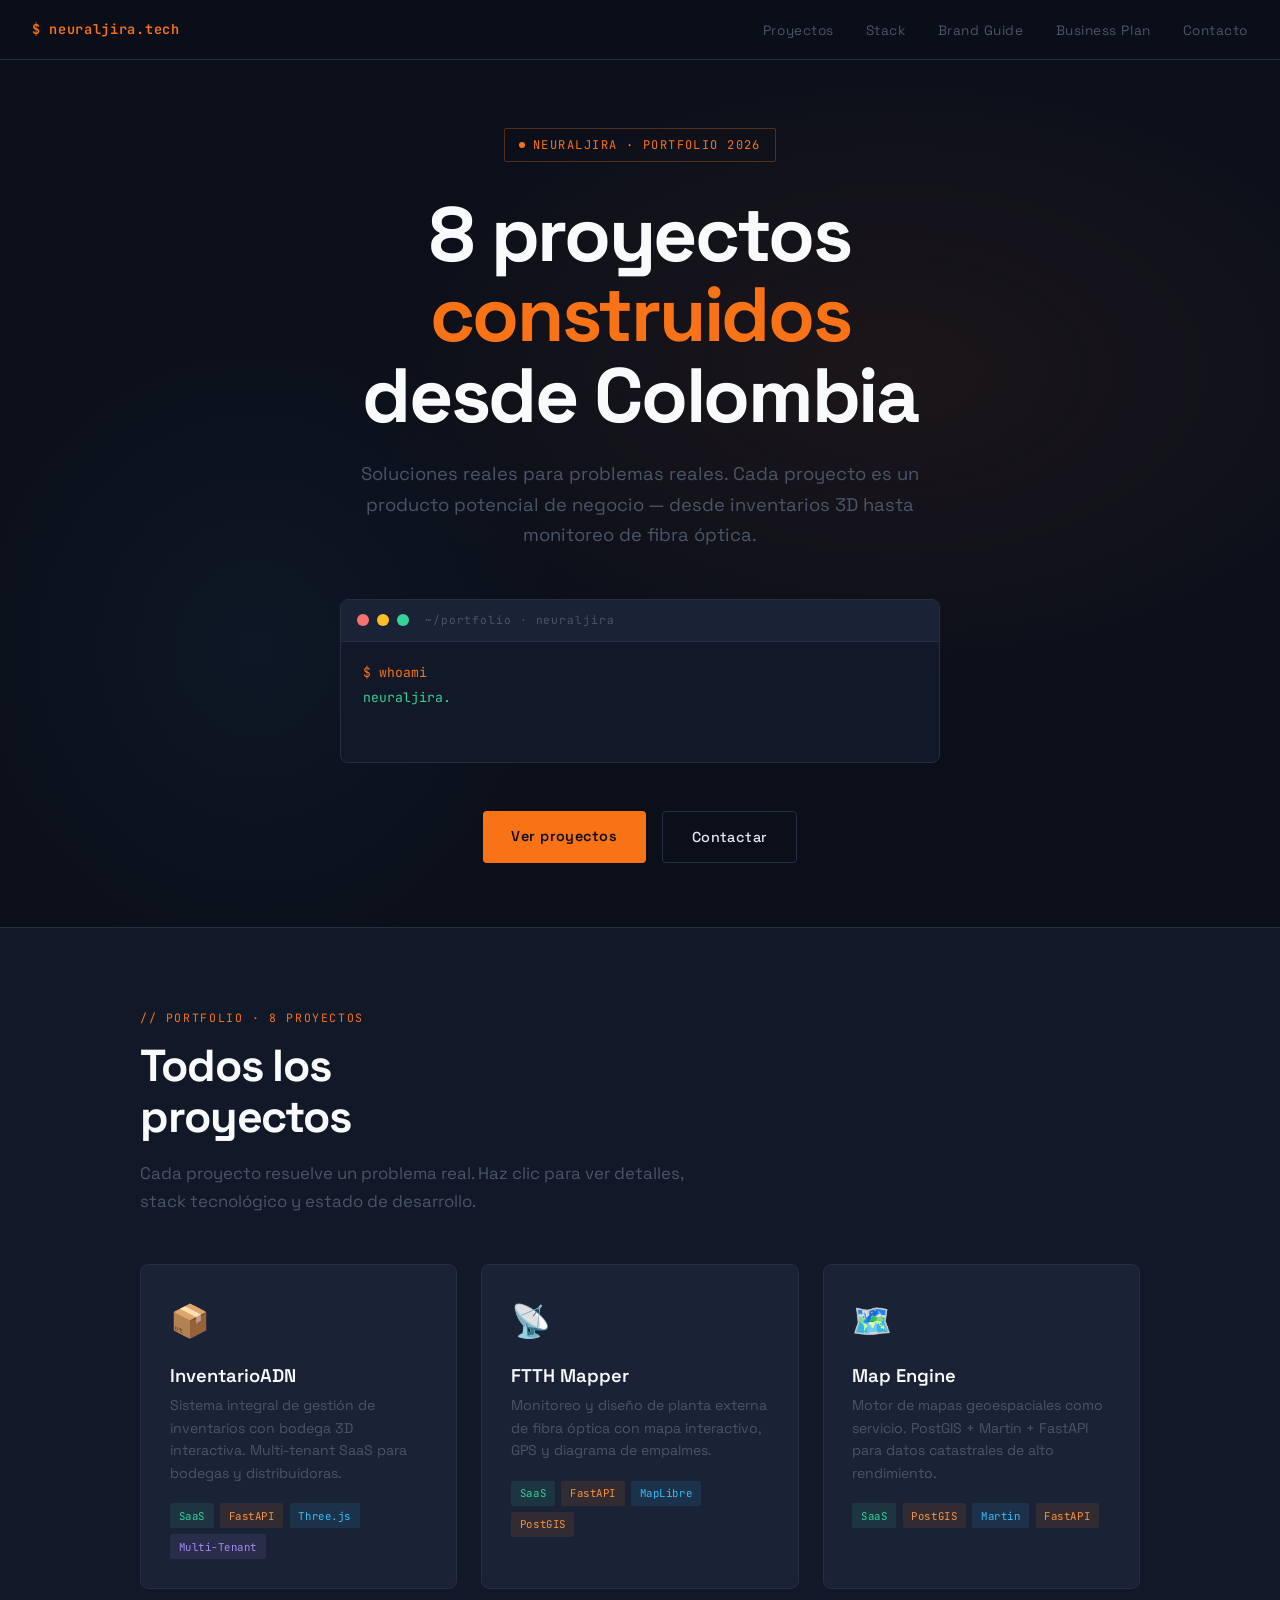
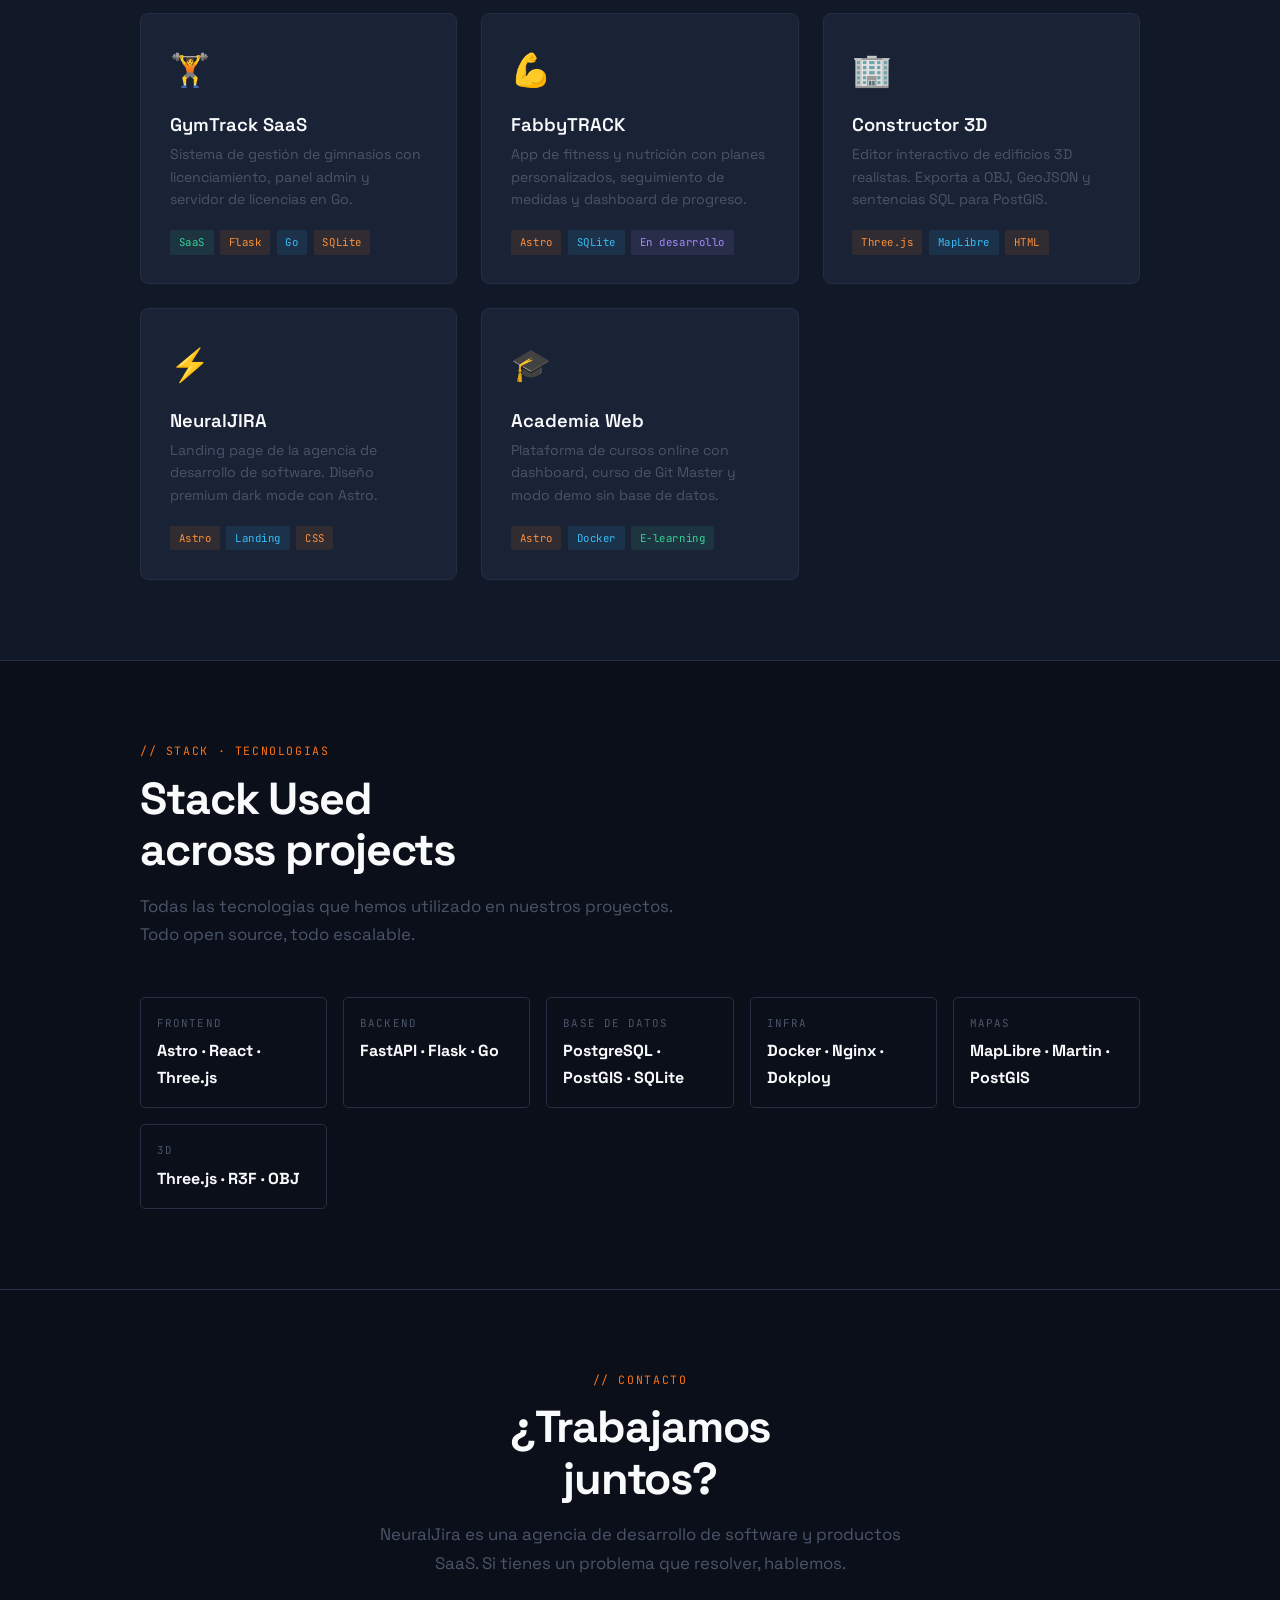
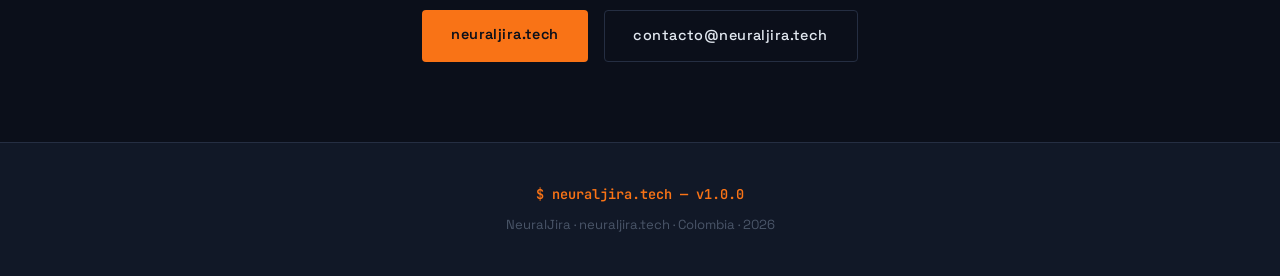
==== index.html @ 142f3886 "feat: add initial portfolio website with multiple project pages and server setup - Created main inde" ====
<!DOCTYPE html>
<html lang="es">
<head>
<meta charset="UTF-8">
<meta name="viewport" content="width=device-width, initial-scale=1.0">
<title>NeuralJira — Portfolio de Proyectos</title>
<meta name="description" content="8 proyectos construidos por NeuralJira. Soluciones reales: inventarios 3D, monitoreo FTTH, mapas geoespaciales, gestión de gimnasios y más.">
<meta name="author" content="NeuralJira">
<link rel="preconnect" href="https://fonts.googleapis.com">
<link href="https://fonts.googleapis.com/css2?family=Space+Grotesk:wght@300;400;500;600;700&family=JetBrains+Mono:wght@400;600&display=swap" rel="stylesheet">
<link rel="stylesheet" href="css/style.css">
</head>
<body>

<!-- NAV -->
<nav>
  <a class="nav-logo" href="#">$ neuraljira.tech</a>
  <button class="nav-toggle" id="nav-toggle" aria-label="Abrir menu">
    <span></span><span></span><span></span>
  </button>
  <ul class="nav-links" id="nav-links" role="list">
    <li><a href="#proyectos">Proyectos</a></li>
    <li><a href="#stats">Stack</a></li>
    <li><a href="brand-guide.html">Brand Guide</a></li>
    <li><a href="business-plan.html">Business Plan</a></li>
    <li><a href="#contacto">Contacto</a></li>
  </ul>
</nav>

<!-- HERO -->
<section class="hero">
  <div class="hero-inner">
    <div class="hero-eyebrow"><span></span> NeuralJira · Portfolio 2026</div>
    <h1>8 proyectos<br><em>construidos</em><br>desde Colombia</h1>
    <p class="hero-sub">Soluciones reales para problemas reales. Cada proyecto es un producto potencial de negocio — desde inventarios 3D hasta monitoreo de fibra óptica.</p>

    <div class="terminal">
      <div class="terminal-bar">
        <div class="dot dot-r"></div>
        <div class="dot dot-y"></div>
        <div class="dot dot-g"></div>
        <span class="terminal-title">~/portfolio · neuraljira</span>
      </div>
      <div class="terminal-body" id="terminal-output"></div>
    </div>

    <div class="hero-ctas">
      <a href="#proyectos" class="btn-primary">Ver proyectos</a>
      <a href="#contacto" class="btn-ghost">Contactar</a>
    </div>
  </div>
</section>

<hr class="divider">

<!-- PROYECTOS -->
<section id="proyectos">
  <div class="container">
    <div class="section-label">// portfolio · 8 proyectos</div>
    <h2>Todos los<br>proyectos</h2>
    <p class="section-lead">Cada proyecto resuelve un problema real. Haz clic para ver detalles, stack tecnológico y estado de desarrollo.</p>

    <div class="proj-grid">

      <!-- InventarioADN -->
      <a href="inventario-adn.html" class="proj-card">
        <span class="proj-icon">📦</span>
        <div class="proj-name">InventarioADN</div>
        <div class="proj-desc">Sistema integral de gestión de inventarios con bodega 3D interactiva. Multi-tenant SaaS para bodegas y distribuidoras.</div>
        <div class="proj-tags">
          <span class="tag green">SaaS</span>
          <span class="tag">FastAPI</span>
          <span class="tag blue">Three.js</span>
          <span class="tag purple">Multi-Tenant</span>
        </div>
      </a>

      <!-- FTTH Mapper -->
      <a href="ftth-mapper.html" class="proj-card">
        <span class="proj-icon">📡</span>
        <div class="proj-name">FTTH Mapper</div>
        <div class="proj-desc">Monitoreo y diseño de planta externa de fibra óptica con mapa interactivo, GPS y diagrama de empalmes.</div>
        <div class="proj-tags">
          <span class="tag green">SaaS</span>
          <span class="tag">FastAPI</span>
          <span class="tag blue">MapLibre</span>
          <span class="tag">PostGIS</span>
        </div>
      </a>

      <!-- Map Engine -->
      <a href="map-engine.html" class="proj-card">
        <span class="proj-icon">🗺️</span>
        <div class="proj-name">Map Engine</div>
        <div class="proj-desc">Motor de mapas geoespaciales como servicio. PostGIS + Martin + FastAPI para datos catastrales de alto rendimiento.</div>
        <div class="proj-tags">
          <span class="tag green">SaaS</span>
          <span class="tag">PostGIS</span>
          <span class="tag blue">Martin</span>
          <span class="tag">FastAPI</span>
        </div>
      </a>

      <!-- GymTrack -->
      <a href="gymtrack.html" class="proj-card">
        <span class="proj-icon">🏋️</span>
        <div class="proj-name">GymTrack SaaS</div>
        <div class="proj-desc">Sistema de gestión de gimnasios con licenciamiento, panel admin y servidor de licencias en Go.</div>
        <div class="proj-tags">
          <span class="tag green">SaaS</span>
          <span class="tag">Flask</span>
          <span class="tag blue">Go</span>
          <span class="tag">SQLite</span>
        </div>
      </a>

      <!-- FabbyTRACK -->
      <a href="fabbytrack.html" class="proj-card">
        <span class="proj-icon">💪</span>
        <div class="proj-name">FabbyTRACK</div>
        <div class="proj-desc">App de fitness y nutrición con planes personalizados, seguimiento de medidas y dashboard de progreso.</div>
        <div class="proj-tags">
          <span class="tag">Astro</span>
          <span class="tag blue">SQLite</span>
          <span class="tag purple">En desarrollo</span>
        </div>
      </a>

      <!-- Constructor 3D -->
      <a href="constructor-3d.html" class="proj-card">
        <span class="proj-icon">🏢</span>
        <div class="proj-name">Constructor 3D</div>
        <div class="proj-desc">Editor interactivo de edificios 3D realistas. Exporta a OBJ, GeoJSON y sentencias SQL para PostGIS.</div>
        <div class="proj-tags">
          <span class="tag">Three.js</span>
          <span class="tag blue">MapLibre</span>
          <span class="tag">HTML</span>
        </div>
      </a>

      <!-- NeuralJIRA -->
      <a href="neuraljira.html" class="proj-card">
        <span class="proj-icon">⚡</span>
        <div class="proj-name">NeuralJIRA</div>
        <div class="proj-desc">Landing page de la agencia de desarrollo de software. Diseño premium dark mode con Astro.</div>
        <div class="proj-tags">
          <span class="tag">Astro</span>
          <span class="tag blue">Landing</span>
          <span class="tag">CSS</span>
        </div>
      </a>

      <!-- Academia Web -->
      <a href="academia-web.html" class="proj-card">
        <span class="proj-icon">🎓</span>
        <div class="proj-name">Academia Web</div>
        <div class="proj-desc">Plataforma de cursos online con dashboard, curso de Git Master y modo demo sin base de datos.</div>
        <div class="proj-tags">
          <span class="tag">Astro</span>
          <span class="tag blue">Docker</span>
          <span class="tag green">E-learning</span>
        </div>
      </a>

    </div>
  </div>
</section>

<hr class="divider">

<!-- STACK -->
<section id="stats">
  <div class="container">
    <div class="section-label">// stack · tecnologias</div>
    <h2>Stack Used<br>across projects</h2>
    <p class="section-lead">Todas las tecnologias que hemos utilizado en nuestros proyectos. Todo open source, todo escalable.</p>

    <div class="metrics-grid">
      <div class="metric">
        <div class="metric-label">Frontend</div>
        <div class="metric-val" style="font-size:1rem;">Astro · React · Three.js</div>
      </div>
      <div class="metric">
        <div class="metric-label">Backend</div>
        <div class="metric-val" style="font-size:1rem;">FastAPI · Flask · Go</div>
      </div>
      <div class="metric">
        <div class="metric-label">Base de Datos</div>
        <div class="metric-val" style="font-size:1rem;">PostgreSQL · PostGIS · SQLite</div>
      </div>
      <div class="metric">
        <div class="metric-label">Infra</div>
        <div class="metric-val" style="font-size:1rem;">Docker · Nginx · Dokploy</div>
      </div>
      <div class="metric">
        <div class="metric-label">Mapas</div>
        <div class="metric-val" style="font-size:1rem;">MapLibre · Martin · PostGIS</div>
      </div>
      <div class="metric">
        <div class="metric-label">3D</div>
        <div class="metric-val" style="font-size:1rem;">Three.js · R3F · OBJ</div>
      </div>
    </div>
  </div>
</section>

<hr class="divider">

<!-- CONTACTO -->
<section id="contacto">
  <div class="container" style="text-align:center;">
    <div class="section-label">// contacto</div>
    <h2>¿Trabajamos<br>juntos?</h2>
    <p class="section-lead" style="margin:0 auto 2rem;">NeuralJira es una agencia de desarrollo de software y productos SaaS. Si tienes un problema que resolver, hablemos.</p>
    <div class="hero-ctas">
      <a href="https://neuraljira.tech" class="btn-primary" target="_blank"> neuraljira.tech</a>
      <a href="mailto:contacto@neuraljira.tech" class="btn-ghost">contacto@neuraljira.tech</a>
    </div>
  </div>
</section>

<!-- FOOTER -->
<footer>
  <div class="footer-logo">$ neuraljira.tech — v1.0.0</div>
  <p>NeuralJira · neuraljira.tech · Colombia · 2026</p>
</footer>

<script>
// ── TERMINAL ANIMATION ──
const lines = [
  { type: 'prompt', text: 'whoami' },
  { type: 'out',    text: 'neuraljira.tech · colombia' },
  { type: 'prompt', text: 'ls ./proyectos/' },
  { type: 'out',    text: 'inventario-adn/  ftth-mapper/  map-engine/  gymtrack/' },
  { type: 'out',    text: 'fabbytrack/  constructor-3d/  neuraljira/  academia-web/' },
  { type: 'prompt', text: 'echo "8 proyectos · 4 stacks · 1 marca"' },
  { type: 'info',   text: '8 proyectos · 4 stacks · 1 marca' },
  { type: 'prompt', text: 'python start.py --mode=portfolio' },
  { type: 'green',  text: '✓ Listo. Explora cada proyecto.' },
];

const output = document.getElementById('terminal-output');
let lineIdx = 0;
let charIdx = 0;
let currentEl = null;

function colorClass(type) {
  const map = { prompt: 't-prompt', out: 't-out', info: 't-info', green: 't-out', err: 't-err' };
  return map[type] || 't-cmd';
}

function prefix(type) {
  return type === 'prompt' ? '$ ' : '  ';
}

function typeNext() {
  if (lineIdx >= lines.length) {
    const cur = document.createElement('span');
    cur.className = 'terminal-line t-prompt';
    cur.innerHTML = '$ <span class="cursor"></span>';
    output.appendChild(cur);
    return;
  }
  const line = lines[lineIdx];
  if (charIdx === 0) {
    currentEl = document.createElement('span');
    currentEl.className = 'terminal-line ' + colorClass(line.type);
    currentEl.textContent = prefix(line.type);
    output.appendChild(currentEl);
  }
  const fullText = prefix(line.type) + line.text;
  if (charIdx < line.text.length) {
    currentEl.textContent = prefix(line.type) + line.text.slice(0, charIdx + 1);
    charIdx++;
    const delay = line.type === 'prompt' ? 42 : 18;
    setTimeout(typeNext, delay);
  } else {
    lineIdx++;
    charIdx = 0;
    const pause = line.type === 'prompt' ? 320 : 180;
    setTimeout(typeNext, pause);
  }
}

window.addEventListener('load', () => setTimeout(typeNext, 800));

// ── HAMBURGER ──
const navToggle = document.getElementById('nav-toggle');
const navLinks  = document.getElementById('nav-links');
if (navToggle && navLinks) {
  navToggle.addEventListener('click', () => {
    const isOpen = navLinks.classList.toggle('mobile-open');
    navToggle.classList.toggle('open', isOpen);
  });
  navLinks.querySelectorAll('a').forEach(a => {
    a.addEventListener('click', () => {
      navLinks.classList.remove('mobile-open');
      navToggle.classList.remove('open');
    });
  });
}

// ── SCROLL REVEAL ──
const observer = new IntersectionObserver(entries => {
  entries.forEach(e => {
    if (e.isIntersecting) {
      e.target.style.opacity = '1';
      e.target.style.transform = 'translateY(0)';
    }
  });
}, { threshold: 0.1 });

document.querySelectorAll('.proj-card, .metric').forEach(el => {
  el.style.opacity = '0';
  el.style.transform = 'translateY(16px)';
  el.style.transition = 'opacity .4s ease, transform .4s ease';
  observer.observe(el);
});
</script>
</body>
</html>
---- css/style.css ----
/* ═══════════════════════════════════════════════
   NeuralJira Portfolio — Design System
   ═══════════════════════════════════════════════ */

:root {
  --ink:       #0B0F1A;
  --deep:      #111827;
  --panel:     #1A2235;
  --border:    #252E42;
  --muted:     #4A5568;
  --text:      #CBD5E1;
  --light:     #E2E8F0;
  --white:     #F8FAFC;
  --accent:    #F97316;
  --accent2:   #FB923C;
  --electric:  #38BDF8;
  --green:     #34D399;
  --red:       #F87171;
  --purple:    #A78BFA;

  --font-display: 'Space Grotesk', sans-serif;
  --font-mono:    'JetBrains Mono', monospace;
}

*, *::before, *::after { box-sizing: border-box; margin: 0; padding: 0; }
html { scroll-behavior: smooth; }

body {
  background: var(--ink);
  color: var(--text);
  font-family: var(--font-display);
  font-size: 16px;
  line-height: 1.7;
  overflow-x: hidden;
}

/* ── NAV ── */
nav {
  position: fixed; top: 0; left: 0; right: 0; z-index: 100;
  display: flex; align-items: center; justify-content: space-between;
  padding: 1rem 2rem;
  background: rgba(11,15,26,0.85);
  backdrop-filter: blur(12px);
  border-bottom: 1px solid var(--border);
}
.nav-logo {
  font-family: var(--font-mono);
  font-size: .85rem; font-weight: 600;
  color: var(--accent);
  letter-spacing: .05em;
  text-decoration: none;
}
.nav-links { display: flex; gap: 2rem; list-style: none; }
.nav-links a {
  font-size: .85rem; color: var(--muted);
  text-decoration: none; letter-spacing: .04em;
  transition: color .2s;
}
.nav-links a:hover { color: var(--white); }

.nav-toggle {
  display: none;
  flex-direction: column; gap: 5px;
  background: none; border: none; cursor: pointer;
  padding: .4rem; z-index: 110;
}
.nav-toggle span {
  display: block; width: 22px; height: 2px;
  background: var(--text);
  border-radius: 2px;
  transition: transform .25s, opacity .25s;
}
.nav-toggle.open span:nth-child(1) { transform: translateY(7px) rotate(45deg); }
.nav-toggle.open span:nth-child(2) { opacity: 0; }
.nav-toggle.open span:nth-child(3) { transform: translateY(-7px) rotate(-45deg); }

@media (max-width: 640px) {
  .nav-toggle { display: flex; }
  .nav-links {
    display: none;
    position: fixed; top: 0; left: 0; right: 0;
    flex-direction: column; gap: 0;
    background: var(--deep);
    border-bottom: 1px solid var(--border);
    padding: 5rem 2rem 2rem;
    z-index: 105;
  }
  .nav-links.mobile-open { display: flex; }
  .nav-links li { border-bottom: 1px solid var(--border); }
  .nav-links a {
    display: block; padding: 1rem 0;
    font-size: 1rem; color: var(--light);
  }
}

/* ── HERO ── */
.hero {
  min-height: 100vh;
  display: grid; place-items: center;
  padding: 8rem 2rem 4rem;
  position: relative;
  overflow: hidden;
}
.hero::before {
  content: '';
  position: absolute; inset: 0;
  background:
    radial-gradient(ellipse 60% 50% at 70% 40%, rgba(249,115,22,.07) 0%, transparent 70%),
    radial-gradient(ellipse 40% 60% at 20% 70%, rgba(56,189,248,.05) 0%, transparent 60%);
  pointer-events: none;
}
.hero-inner { max-width: 900px; text-align: center; position: relative; }

.hero-eyebrow {
  display: inline-flex; align-items: center; gap: .5rem;
  font-family: var(--font-mono); font-size: .75rem;
  color: var(--accent); letter-spacing: .12em; text-transform: uppercase;
  border: 1px solid rgba(249,115,22,.3);
  padding: .35rem .85rem; border-radius: 2px;
  margin-bottom: 2rem;
}
.hero-eyebrow span {
  width: 6px; height: 6px; border-radius: 50%;
  background: var(--accent); animation: pulse 2s infinite;
}
@keyframes pulse { 0%,100%{opacity:1;transform:scale(1)} 50%{opacity:.4;transform:scale(.7)} }

h1 {
  font-size: clamp(2.4rem, 6vw, 5rem);
  font-weight: 700; line-height: 1.05;
  color: var(--white);
  letter-spacing: -.03em;
  margin-bottom: 1.5rem;
}
h1 em { font-style: normal; color: var(--accent); }

.hero-sub {
  font-size: 1.15rem; color: var(--muted);
  max-width: 600px; margin: 0 auto 3rem;
  line-height: 1.65;
}

/* ── TERMINAL ── */
.terminal {
  background: var(--deep);
  border: 1px solid var(--border);
  border-radius: 8px;
  width: 100%; max-width: 680px;
  margin: 0 auto 3rem;
  text-align: left;
  overflow: hidden;
}
.terminal-bar {
  display: flex; align-items: center; gap: .5rem;
  padding: .7rem 1rem;
  background: var(--panel);
  border-bottom: 1px solid var(--border);
}
.dot { width: 12px; height: 12px; border-radius: 50%; }
.dot-r { background: #F87171; }
.dot-y { background: #FBBF24; }
.dot-g { background: #34D399; }
.terminal-title {
  font-family: var(--font-mono); font-size: .7rem;
  color: var(--muted); margin-left: .5rem; letter-spacing: .08em;
}
.terminal-body { padding: 1.2rem 1.4rem; min-height: 120px; }
.terminal-line {
  font-family: var(--font-mono); font-size: .82rem;
  line-height: 1.9; display: block;
}
.t-prompt { color: var(--accent); }
.t-cmd    { color: var(--white); }
.t-out    { color: var(--green); }
.t-err    { color: var(--red); }
.t-info   { color: var(--electric); }
.cursor {
  display: inline-block; width: 8px; height: 1.1em;
  background: var(--accent); vertical-align: text-bottom;
  animation: blink .8s step-end infinite;
}
@keyframes blink { 0%,100%{opacity:1} 50%{opacity:0} }

.hero-ctas { display: flex; gap: 1rem; justify-content: center; flex-wrap: wrap; }

.btn-primary {
  background: var(--accent); color: var(--ink);
  font-family: var(--font-display); font-weight: 600;
  font-size: .9rem; letter-spacing: .03em;
  padding: .8rem 1.8rem; border: none;
  border-radius: 4px; cursor: pointer;
  text-decoration: none; transition: background .2s, transform .15s;
}
.btn-primary:hover { background: var(--accent2); transform: translateY(-1px); }

.btn-ghost {
  background: transparent; color: var(--light);
  font-family: var(--font-display); font-weight: 500;
  font-size: .9rem; letter-spacing: .03em;
  padding: .8rem 1.8rem;
  border: 1px solid var(--border); border-radius: 4px;
  cursor: pointer; text-decoration: none;
  transition: border-color .2s, color .2s;
}
.btn-ghost:hover { border-color: var(--accent); color: var(--accent); }

/* ── SECTIONS ── */
section { padding: 5rem 2rem; }
.container { max-width: 1000px; margin: 0 auto; }
.section-label {
  font-family: var(--font-mono); font-size: .72rem;
  color: var(--accent); letter-spacing: .14em; text-transform: uppercase;
  margin-bottom: .75rem;
}
h2 {
  font-size: clamp(1.8rem, 4vw, 2.8rem);
  font-weight: 700; color: var(--white);
  letter-spacing: -.025em; line-height: 1.15;
  margin-bottom: 1rem;
}
.section-lead {
  font-size: 1.05rem; color: var(--muted);
  max-width: 560px; margin-bottom: 3rem;
}
hr.divider {
  border: none; border-top: 1px solid var(--border);
  margin: 0;
}

/* ── PROJECT GRID ── */
#proyectos { background: var(--deep); }

.proj-grid {
  display: grid;
  grid-template-columns: repeat(auto-fill, minmax(300px, 1fr));
  gap: 1.5rem;
}

.proj-card {
  background: var(--panel);
  border: 1px solid var(--border);
  border-radius: 8px;
  padding: 1.8rem;
  text-decoration: none;
  transition: border-color .25s, transform .25s, box-shadow .25s;
  position: relative;
  overflow: hidden;
}
.proj-card::after {
  content: '';
  position: absolute; left: 0; top: 0; bottom: 0;
  width: 3px; background: var(--accent);
  transform: scaleY(0); transform-origin: top;
  transition: transform .25s;
}
.proj-card:hover {
  border-color: rgba(249,115,22,.4);
  transform: translateY(-4px);
  box-shadow: 0 8px 30px rgba(0,0,0,.3);
}
.proj-card:hover::after { transform: scaleY(1); }

.proj-icon {
  font-size: 2rem; margin-bottom: 1rem;
  display: block;
}
.proj-name {
  font-size: 1.15rem; font-weight: 600;
  color: var(--white); margin-bottom: .4rem;
  line-height: 1.3;
}
.proj-desc {
  font-size: .88rem; color: var(--muted); line-height: 1.6;
  margin-bottom: 1.2rem;
}
.proj-tags { display: flex; flex-wrap: wrap; gap: .4rem; }
.tag {
  font-family: var(--font-mono); font-size: .67rem;
  padding: .2rem .55rem;
  border-radius: 2px;
  background: rgba(249,115,22,.1);
  color: var(--accent2);
  letter-spacing: .05em;
}
.tag.blue {
  background: rgba(56,189,248,.1);
  color: var(--electric);
}
.tag.green {
  background: rgba(52,211,153,.1);
  color: var(--green);
}
.tag.purple {
  background: rgba(167,139,250,.1);
  color: var(--purple);
}

/* ── FEATURE GRID ── */
.feat-grid {
  display: grid;
  grid-template-columns: repeat(auto-fill, minmax(260px, 1fr));
  gap: 1.25rem;
}
.feat-card {
  background: var(--panel);
  border: 1px solid var(--border);
  border-radius: 6px;
  padding: 1.4rem;
}
.feat-card h4 {
  font-size: .95rem; color: var(--white);
  font-weight: 600; margin-bottom: .5rem;
}
.feat-card p {
  font-size: .84rem; color: var(--muted); line-height: 1.6;
}

/* ── STACK TABLE ── */
.stack-table {
  width: 100%; border-collapse: collapse;
  font-size: .88rem;
}
.stack-table th {
  text-align: left;
  font-family: var(--font-mono); font-size: .7rem;
  letter-spacing: .1em; text-transform: uppercase;
  color: var(--muted); padding: .7rem 1rem;
  border-bottom: 1px solid var(--border);
}
.stack-table td {
  padding: .8rem 1rem;
  border-bottom: 1px solid rgba(37,46,66,.6);
  vertical-align: top;
}
.stack-table tr:hover td { background: rgba(26,34,53,.5); }
.stack-name { color: var(--white); font-weight: 600; }
.stack-desc { color: var(--muted); font-size: .82rem; }
.stack-badge {
  font-family: var(--font-mono); font-size: .75rem;
  padding: .15rem .5rem; border-radius: 3px;
  display: inline-block;
}
.stack-badge.free { background: rgba(52,211,153,.1); color: var(--green); }
.stack-badge.paid { background: rgba(249,115,22,.1); color: var(--accent2); }

/* ── METRICS ── */
.metrics-grid {
  display: grid;
  grid-template-columns: repeat(auto-fill, minmax(180px, 1fr));
  gap: 1rem; margin-top: 1.5rem;
}
.metric {
  background: var(--ink);
  border: 1px solid var(--border);
  border-radius: 5px; padding: 1rem;
}
.metric-label {
  font-family: var(--font-mono); font-size: .68rem;
  color: var(--muted); letter-spacing: .1em;
  text-transform: uppercase; margin-bottom: .3rem;
}
.metric-val {
  font-size: 1.4rem; font-weight: 700;
  color: var(--white);
}
.metric-val span {
  font-size: .8rem; color: var(--muted); font-weight: 400;
}

/* ── STATUS ── */
.status-badge {
  display: inline-flex; align-items: center; gap: .4rem;
  font-family: var(--font-mono); font-size: .72rem;
  padding: .3rem .7rem; border-radius: 3px;
  letter-spacing: .05em;
}
.status-badge.ready { background: rgba(52,211,153,.12); color: var(--green); }
.status-badge.wip   { background: rgba(251,191,36,.12); color: #FBBF24; }
.status-badge.proto { background: rgba(56,189,248,.12); color: var(--electric); }
.status-badge::before {
  content: ''; width: 6px; height: 6px; border-radius: 50%;
  background: currentColor;
}

/* ── BACK LINK ── */
.back-link {
  display: inline-flex; align-items: center; gap: .5rem;
  font-family: var(--font-mono); font-size: .8rem;
  color: var(--muted); text-decoration: none;
  margin-bottom: 2rem;
  transition: color .2s;
}
.back-link:hover { color: var(--accent); }
.back-link::before { content: '←'; }

/* ── FOOTER ── */
footer {
  background: var(--deep);
  border-top: 1px solid var(--border);
  padding: 2.5rem 2rem;
  text-align: center;
}
.footer-logo {
  font-family: var(--font-mono); font-size: .85rem;
  color: var(--accent); font-weight: 600;
  margin-bottom: .5rem;
}
footer p {
  font-size: .82rem; color: var(--muted);
}

/* ── MISC ── */
.highlight { color: var(--accent); }
.highlight-blue { color: var(--electric); }

@media (max-width: 640px) {
  .proj-grid { grid-template-columns: 1fr; }
  .feat-grid { grid-template-columns: 1fr; }
  .metrics-grid { grid-template-columns: 1fr 1fr; }
}

.proj-card:focus-visible, .btn-primary:focus-visible,
.btn-ghost:focus-visible {
  outline: 2px solid var(--accent);
  outline-offset: 3px;
}
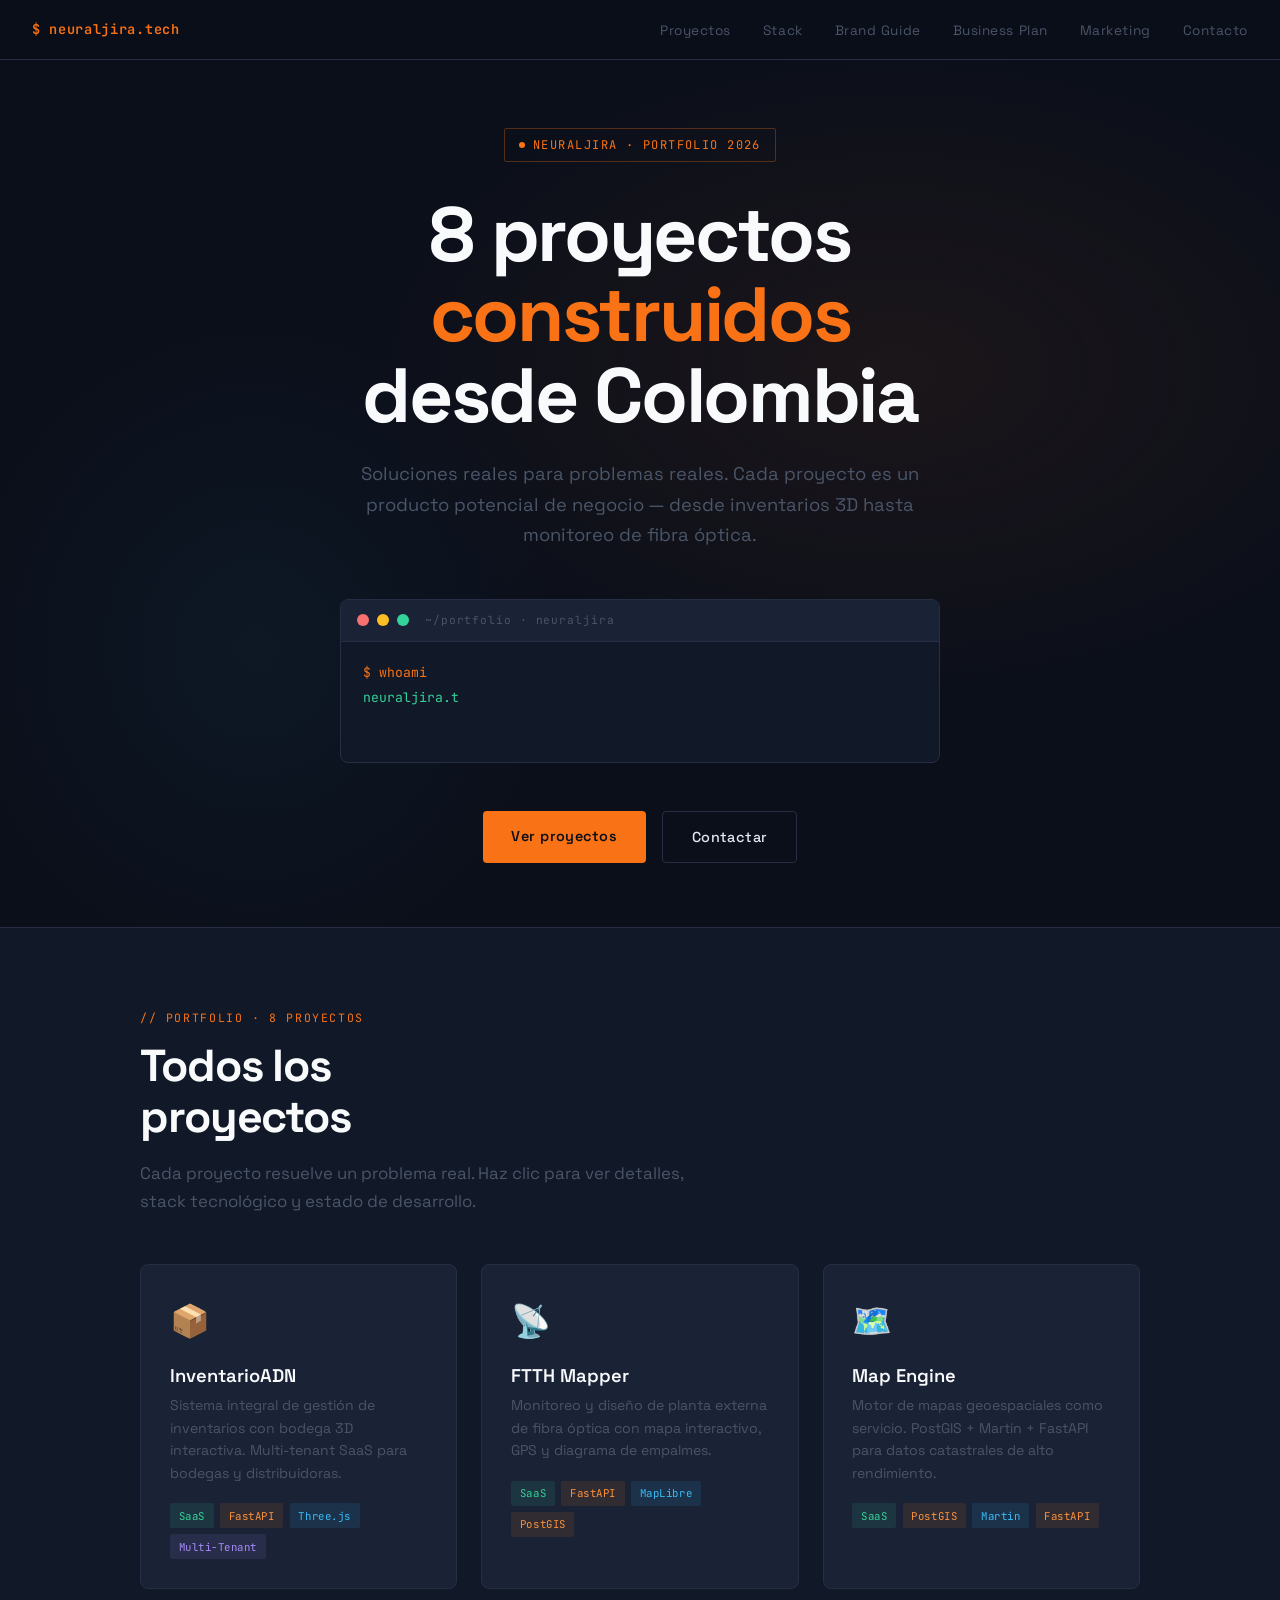
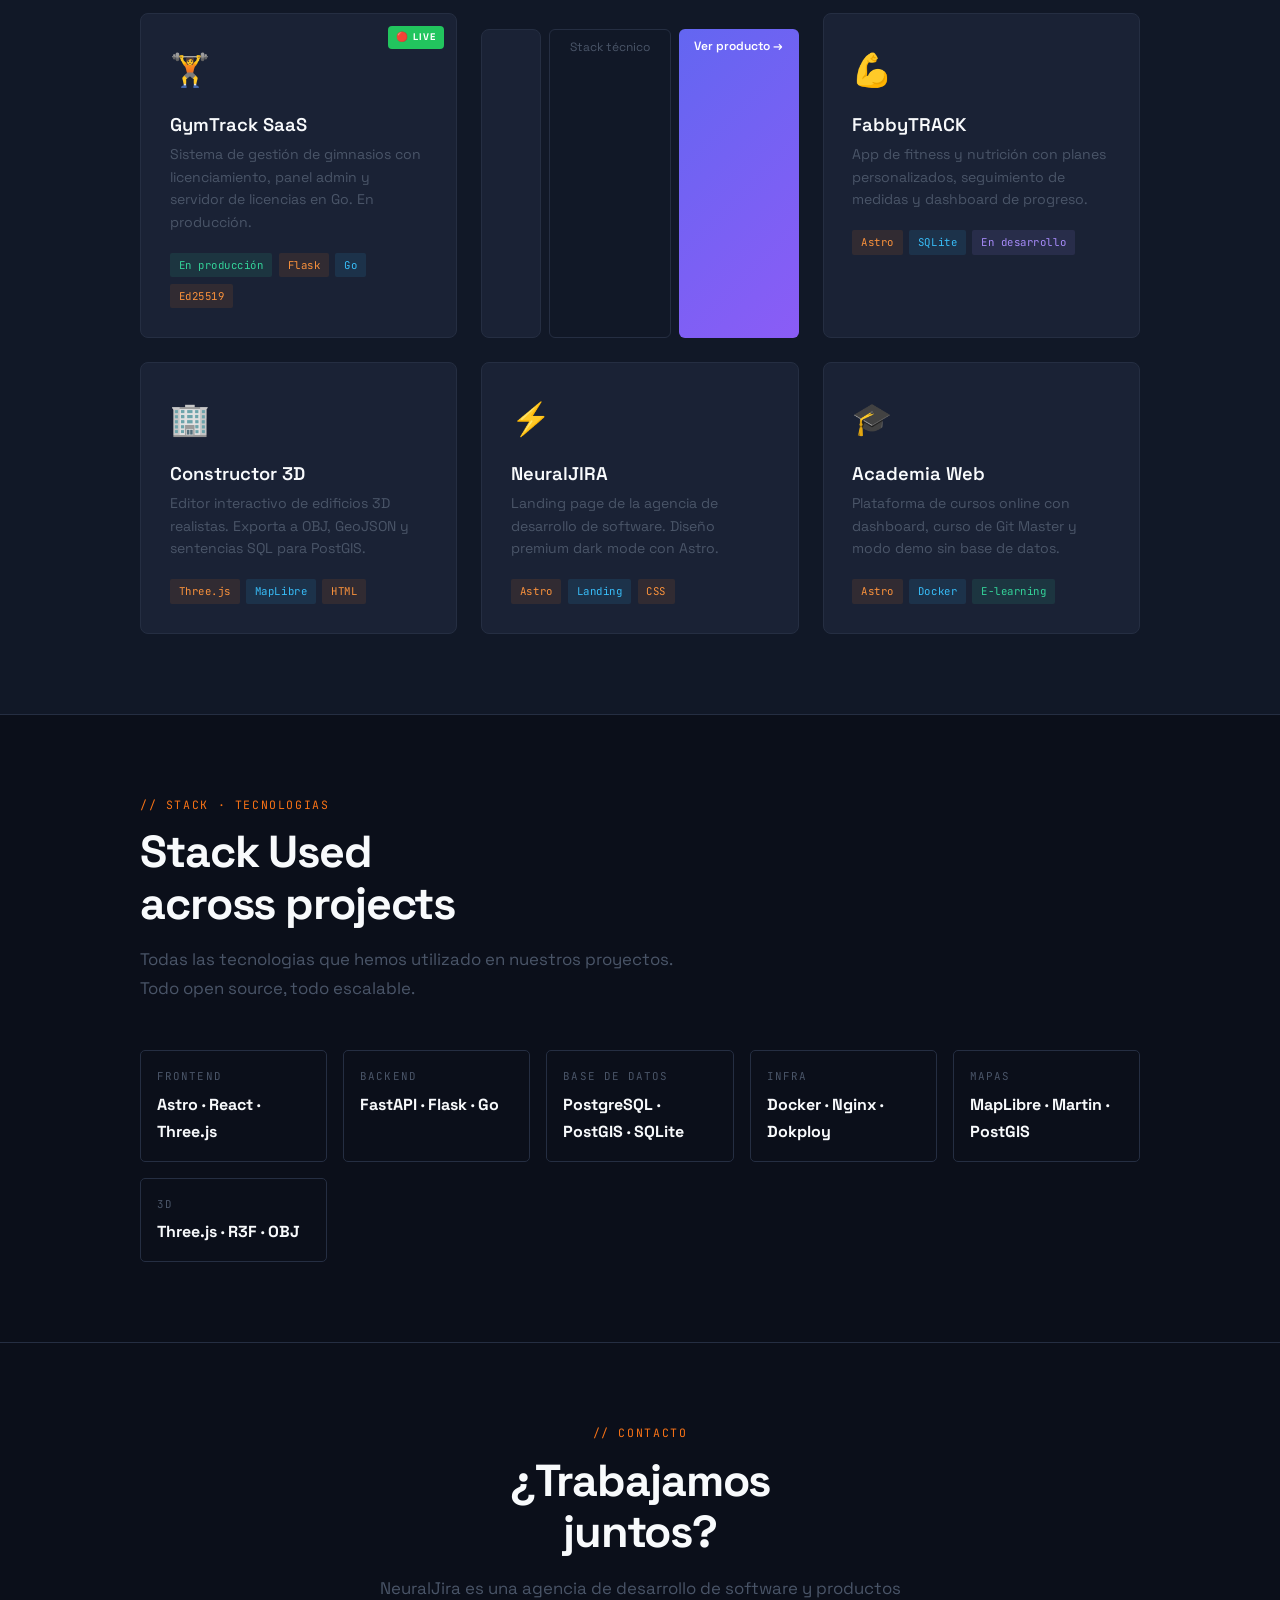
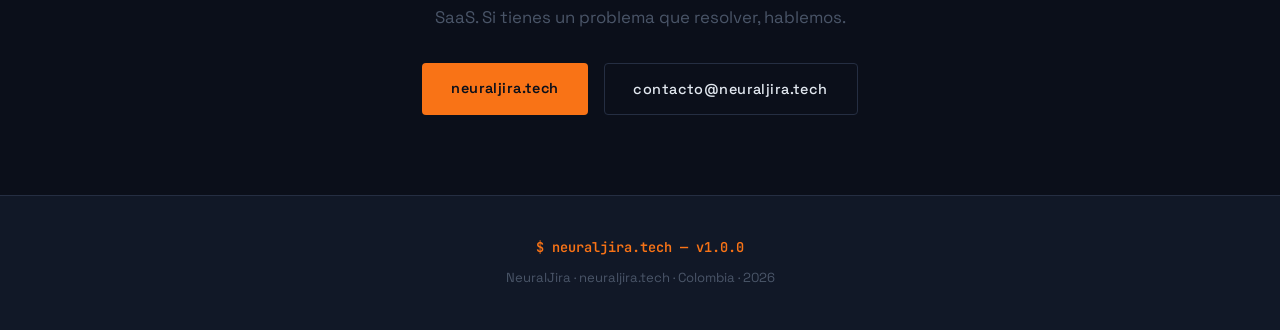
==== commit c5e4ef88: "Add GymTrack sales page and marketing proposal page with responsive design and structured content" ====
--- a/index.html
+++ b/index.html
@@ -23,6 +23,7 @@
     <li><a href="#stats">Stack</a></li>
     <li><a href="brand-guide.html">Brand Guide</a></li>
     <li><a href="business-plan.html">Business Plan</a></li>
+    <li><a href="marketing.html">Marketing</a></li>
     <li><a href="#contacto">Contacto</a></li>
   </ul>
 </nav>
@@ -102,15 +103,20 @@
       </a>
 
       <!-- GymTrack -->
-      <a href="gymtrack.html" class="proj-card">
+      <a href="gymtrack.html" class="proj-card" style="position:relative;">
+        <span style="position:absolute;top:.75rem;right:.75rem;background:#22c55e;color:#fff;font-size:.6rem;font-weight:700;letter-spacing:.12em;padding:.2rem .5rem;border-radius:4px;text-transform:uppercase;">🔴 LIVE</span>
         <span class="proj-icon">🏋️</span>
         <div class="proj-name">GymTrack SaaS</div>
-        <div class="proj-desc">Sistema de gestión de gimnasios con licenciamiento, panel admin y servidor de licencias en Go.</div>
-        <div class="proj-tags">
-          <span class="tag green">SaaS</span>
+        <div class="proj-desc">Sistema de gestión de gimnasios con licenciamiento, panel admin y servidor de licencias en Go. En producción.</div>
+        <div class="proj-tags">
+          <span class="tag green">En producción</span>
           <span class="tag">Flask</span>
           <span class="tag blue">Go</span>
-          <span class="tag">SQLite</span>
+          <span class="tag">Ed25519</span>
+        </div>
+        <div style="display:flex;gap:.5rem;margin-top:1rem;" onclick="event.preventDefault();">
+          <a href="gymtrack.html" style="flex:1;text-align:center;padding:.45rem;background:transparent;border:1px solid var(--border);border-radius:6px;font-size:.75rem;color:var(--muted);text-decoration:none;" onmouseover="this.style.borderColor='#6366f1'" onmouseout="this.style.borderColor='var(--border)'">Stack técnico</a>
+          <a href="gymtrack-sales.html" style="flex:1;text-align:center;padding:.45rem;background:linear-gradient(135deg,#6366f1,#8b5cf6);border:none;border-radius:6px;font-size:.75rem;color:#fff;text-decoration:none;font-weight:600;">Ver producto →</a>
         </div>
       </a>
 
